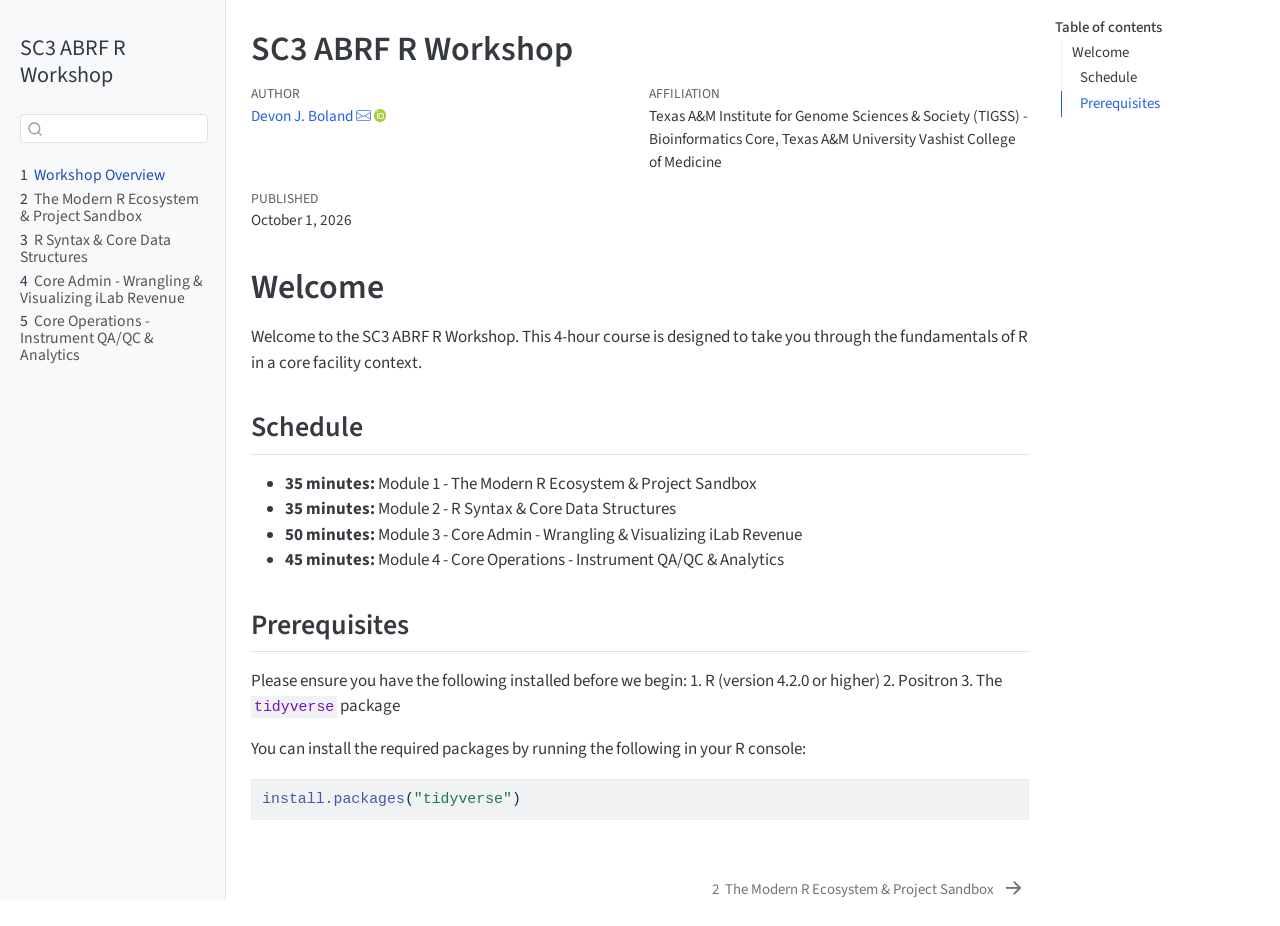
==== index.html @ 3921b147 "Built site for gh-pages" ====
<!DOCTYPE html>
<html xmlns="http://www.w3.org/1999/xhtml" lang="en" xml:lang="en"><head>

<meta charset="utf-8">
<meta name="generator" content="quarto-1.10.18">

<meta name="viewport" content="width=device-width, initial-scale=1.0, user-scalable=yes">

<meta name="author" content="Devon J. Boland">
<meta name="dcterms.date" content="2026-10-01">

<title>SC3 ABRF R Workshop</title>
<style>
/* Default styles provided by pandoc.
** See https://pandoc.org/MANUAL.html#variables-for-html for config info.
*/
span.smallcaps{font-variant: small-caps;}
div.columns{display: flex; gap: 1.5em;}
div.column{flex: auto;}
@media screen {
div.columns{gap: min(4vw, 1.5em);}
div.column{overflow-x: auto;}
}
div.hanging-indent{margin-left: 1.5em; text-indent: -1.5em;}
ul.task-list{list-style: none;}
ul.task-list li input[type="checkbox"] {
  width: 0.8em;
  margin: 0 0.8em 0.2em -1em; /* quarto-specific, see https://github.com/quarto-dev/quarto-cli/issues/4556 */ 
  vertical-align: middle;
}
/* CSS for syntax highlighting */
html { -webkit-text-size-adjust: 100%; }
pre > code.sourceCode { white-space: pre; position: relative; }
pre > code.sourceCode > span { display: inline-block; line-height: 1.25; }
pre > code.sourceCode > span:empty { height: 1.2em; }
.sourceCode { overflow: visible; }
code.sourceCode > span { color: inherit; text-decoration: inherit; }
div.sourceCode { margin: 1em 0; }
pre.sourceCode { margin: 0; }
@media screen {
div.sourceCode { overflow: auto; }
}
@media print {
pre > code.sourceCode { white-space: pre-wrap; }
pre > code.sourceCode > span { text-indent: -5em; padding-left: 5em; }
}
pre.numberSource code
  { counter-reset: source-line 0; }
pre.numberSource code > span
  { position: relative; left: -4em; counter-increment: source-line; }
pre.numberSource code > span > a:first-child::before
  { content: counter(source-line);
    position: relative; left: -1em; text-align: right; vertical-align: baseline;
    border: none; display: inline-block;
    -webkit-touch-callout: none; -webkit-user-select: none;
    -khtml-user-select: none; -moz-user-select: none;
    -ms-user-select: none; user-select: none;
    padding: 0 4px; width: 4em;
  }
pre.numberSource { margin-left: 3em;  padding-left: 4px; }
div.sourceCode
  {   }
@media screen {
pre > code.sourceCode > span > a:first-child::before { text-decoration: underline; }
}
</style>


<script src="site_libs/quarto-nav/quarto-nav.js"></script>
<script src="site_libs/quarto-nav/headroom.min.js"></script>
<script src="site_libs/clipboard/clipboard.min.js"></script>
<script src="site_libs/quarto-search/autocomplete.umd.js"></script>
<script src="site_libs/quarto-search/fuse.min.js"></script>
<script src="site_libs/quarto-search/quarto-search.js"></script>
<meta name="quarto:offset" content="./">
<link href="./R-Introductions.html" rel="next">
<script src="site_libs/quarto-html/quarto.js" type="module"></script>
<script src="site_libs/quarto-html/tabsets/tabsets.js" type="module"></script>
<script src="site_libs/quarto-html/popper.min.js"></script>
<script src="site_libs/quarto-html/tippy.umd.min.js"></script>
<script src="site_libs/quarto-html/anchor.min.js"></script>
<link href="site_libs/quarto-html/tippy.css" rel="stylesheet">
<link href="site_libs/quarto-html/quarto-syntax-highlighting-64a204ab8560d761af7679ceaba22944.css" rel="stylesheet" id="quarto-text-highlighting-styles">
<script src="site_libs/bootstrap/bootstrap.min.js"></script>
<link href="site_libs/bootstrap/bootstrap-icons.css" rel="stylesheet">
<link href="site_libs/bootstrap/bootstrap-bf8541b1296accc9344c8d492b94c564.min.css" rel="stylesheet" append-hash="true" id="quarto-bootstrap" data-mode="light">
<script id="quarto-search-options" type="application/json">{
  "location": "sidebar",
  "copy-button": false,
  "collapse-after": 3,
  "panel-placement": "start",
  "type": "textbox",
  "limit": 50,
  "keyboard-shortcut": [
    "f",
    "/",
    "s"
  ],
  "show-item-context": false,
  "language": {
    "search-no-results-text": "No results",
    "search-matching-documents-text": "matching documents",
    "search-copy-link-title": "Copy link to search",
    "search-hide-matches-text": "Hide additional matches",
    "search-more-match-text": "more match in this document",
    "search-more-matches-text": "more matches in this document",
    "search-clear-button-title": "Clear",
    "search-text-placeholder": "",
    "search-detached-cancel-button-title": "Cancel",
    "search-submit-button-title": "Submit",
    "search-label": "Search"
  }
}</script>


</head>

<body class="nav-sidebar docked quarto-light">

<div id="quarto-search-results"></div>
  <header id="quarto-header" class="headroom fixed-top">
  <nav class="quarto-secondary-nav">
    <div class="container-fluid d-flex">
      <button type="button" class="quarto-btn-toggle btn" data-bs-toggle="collapse" role="button" data-bs-target=".quarto-sidebar-collapse-item" aria-controls="quarto-sidebar" aria-expanded="false" aria-label="Toggle sidebar navigation" onclick="if (window.quartoToggleHeadroom) { window.quartoToggleHeadroom(); }">
        <i class="bi bi-layout-text-sidebar-reverse"></i>
      </button>
        <nav class="quarto-page-breadcrumbs" aria-label="breadcrumb"><ol class="breadcrumb"><li class="breadcrumb-item"><a href="./index.html"><span class="chapter-number">1</span>&nbsp; <span class="chapter-title">Workshop Overview</span></a></li></ol></nav>
        <a class="flex-grow-1" role="navigation" data-bs-toggle="collapse" data-bs-target=".quarto-sidebar-collapse-item" aria-controls="quarto-sidebar" aria-expanded="false" aria-label="Toggle sidebar navigation" onclick="if (window.quartoToggleHeadroom) { window.quartoToggleHeadroom(); }">      
        </a>
      <button type="button" class="btn quarto-search-button" aria-label="Search" onclick="window.quartoOpenSearch();">
        <i class="bi bi-search"></i>
      </button>
    </div>
  </nav>
</header>
<!-- content -->
<div id="quarto-content" class="quarto-container page-columns page-rows-contents page-layout-article">
<!-- sidebar -->
  <nav id="quarto-sidebar" class="sidebar collapse collapse-horizontal quarto-sidebar-collapse-item sidebar-navigation docked overflow-auto">
    <div class="pt-lg-2 mt-2 text-left sidebar-header">
    <div class="sidebar-title mb-0 py-0">
      <a href="./">SC3 ABRF R Workshop</a> 
    </div>
      </div>
        <div class="mt-2 flex-shrink-0 align-items-center">
        <div class="sidebar-search">
        <div id="quarto-search" class="" title="Search"></div>
        </div>
        </div>
    <div class="sidebar-menu-container"> 
    <ul class="list-unstyled mt-1">
        <li class="sidebar-item">
  <div class="sidebar-item-container"> 
  <a href="./index.html" class="sidebar-item-text sidebar-link active">
 <span class="menu-text"><span class="chapter-number">1</span>&nbsp; <span class="chapter-title">Workshop Overview</span></span></a>
  </div>
</li>
        <li class="sidebar-item">
  <div class="sidebar-item-container"> 
  <a href="./R-Introductions.html" class="sidebar-item-text sidebar-link">
 <span class="menu-text"><span class="chapter-number">2</span>&nbsp; <span class="chapter-title">The Modern R Ecosystem &amp; Project Sandbox</span></span></a>
  </div>
</li>
        <li class="sidebar-item">
  <div class="sidebar-item-container"> 
  <a href="./R-coding.html" class="sidebar-item-text sidebar-link">
 <span class="menu-text"><span class="chapter-number">3</span>&nbsp; <span class="chapter-title">R Syntax &amp; Core Data Structures</span></span></a>
  </div>
</li>
        <li class="sidebar-item">
  <div class="sidebar-item-container"> 
  <a href="./R-ilab.html" class="sidebar-item-text sidebar-link">
 <span class="menu-text"><span class="chapter-number">4</span>&nbsp; <span class="chapter-title">Core Admin - Wrangling &amp; Visualizing iLab Revenue</span></span></a>
  </div>
</li>
        <li class="sidebar-item">
  <div class="sidebar-item-container"> 
  <a href="./R-instrument.html" class="sidebar-item-text sidebar-link">
 <span class="menu-text"><span class="chapter-number">5</span>&nbsp; <span class="chapter-title">Core Operations - Instrument QA/QC &amp; Analytics</span></span></a>
  </div>
</li>
    </ul>
    </div>
</nav>
<div id="quarto-sidebar-glass" class="quarto-sidebar-collapse-item" data-bs-toggle="collapse" data-bs-target=".quarto-sidebar-collapse-item"></div>
<!-- margin-sidebar -->
    <div id="quarto-margin-sidebar" class="sidebar margin-sidebar">
        <nav id="TOC" role="doc-toc" class="toc-active">
    <h2 id="toc-title">Table of contents</h2>
   
  <ul>
  <li><a href="#welcome" id="toc-welcome" class="nav-link active" data-scroll-target="#welcome">Welcome</a>
  <ul class="collapse">
  <li><a href="#schedule" id="toc-schedule" class="nav-link" data-scroll-target="#schedule">Schedule</a></li>
  <li><a href="#prerequisites" id="toc-prerequisites" class="nav-link" data-scroll-target="#prerequisites">Prerequisites</a></li>
  </ul></li>
  </ul>
</nav>
    </div>
<!-- main -->
<main class="content" id="quarto-document-content">

<header id="title-block-header" class="quarto-title-block default">
<div class="quarto-title">
<h1 class="title">SC3 ABRF R Workshop</h1>
</div>


<div class="quarto-title-meta-author">
  <div class="quarto-title-meta-heading">Author</div>
  <div class="quarto-title-meta-heading">Affiliation</div>
  
    <div class="quarto-title-meta-contents">
    <p class="author"><a href="https://devonjboland.github.io/">Devon J. Boland</a> <a href="mailto:devonjboland@tamu.edu" class="quarto-title-author-email"><i class="bi bi-envelope"></i></a> <a href="https://orcid.org/0000-0001-8903-9718" class="quarto-title-author-orcid" aria-label="ORCID profile for Devon J. Boland"> <img alt="" src="[data-uri]"></a></p>
  </div>
  <div class="quarto-title-meta-contents">
        <p class="affiliation">
            Texas A&amp;M Institute for Genome Sciences &amp; Society (TIGSS) - Bioinformatics Core, Texas A&amp;M University Vashist College of Medicine
          </p>
      </div>
  </div>

<div class="quarto-title-meta">

      
    <div>
    <div class="quarto-title-meta-heading">Published</div>
    <div class="quarto-title-meta-contents">
      <p class="date">October 1, 2026</p>
    </div>
  </div>
  
    
  </div>
  


</header>


<section id="welcome" class="level1 unnumbered">
<h1 class="unnumbered">Welcome</h1>
<p>Welcome to the SC3 ABRF R Workshop. This 4-hour course is designed to take you through the fundamentals of R in a core facility context.</p>
<section id="schedule" class="level2 unnumbered">
<h2 class="unnumbered anchored" data-anchor-id="schedule">Schedule</h2>
<ul>
<li><strong>35 minutes:</strong> Module 1 - The Modern R Ecosystem &amp; Project Sandbox</li>
<li><strong>35 minutes:</strong> Module 2 - R Syntax &amp; Core Data Structures</li>
<li><strong>50 minutes:</strong> Module 3 - Core Admin - Wrangling &amp; Visualizing iLab Revenue</li>
<li><strong>45 minutes:</strong> Module 4 - Core Operations - Instrument QA/QC &amp; Analytics</li>
</ul>
</section>
<section id="prerequisites" class="level2 unnumbered">
<h2 class="unnumbered anchored" data-anchor-id="prerequisites">Prerequisites</h2>
<p>Please ensure you have the following installed before we begin: 1. R (version 4.2.0 or higher) 2. Positron 3. The <code>tidyverse</code> package</p>
<p>You can install the required packages by running the following in your R console:</p>
<div class="code-copy-outer-scaffold"><div class="sourceCode" id="cb1"><pre class="sourceCode r code-with-copy"><code class="sourceCode r"><span id="cb1-1"><a href="#cb1-1" aria-hidden="true" tabindex="-1"></a><span class="fu">install.packages</span>(<span class="st">"tidyverse"</span>)</span></code></pre></div><button title="Copy to Clipboard" class="code-copy-button"><i class="bi"></i></button></div>


</section>
</section>

</main> <!-- /main -->
<script id="quarto-html-after-body" type="application/javascript">
  window.document.addEventListener("DOMContentLoaded", function (event) {
    const icon = "";
    const anchorJS = new window.AnchorJS();
    anchorJS.options = {
      placement: 'right',
      icon: icon
    };
    anchorJS.add('.anchored');
    const isCodeAnnotation = (el) => {
      for (const clz of el.classList) {
        if (clz.startsWith('code-annotation-')) {                     
          return true;
        }
      }
      return false;
    }
    const onCopySuccess = function(e) {
      // button target
      const button = e.trigger;
      // don't keep focus
      button.blur();
      // flash "checked"
      button.classList.add('code-copy-button-checked');
      var currentTitle = button.getAttribute("title");
      button.setAttribute("title", "Copied!");
      let tooltip;
      if (window.bootstrap) {
        button.setAttribute("data-bs-toggle", "tooltip");
        button.setAttribute("data-bs-placement", "left");
        button.setAttribute("data-bs-title", "Copied!");
        tooltip = new bootstrap.Tooltip(button, 
          { trigger: "manual", 
            customClass: "code-copy-button-tooltip",
            offset: [0, -8]});
        tooltip.show();    
      }
      setTimeout(function() {
        if (tooltip) {
          tooltip.hide();
          button.removeAttribute("data-bs-title");
          button.removeAttribute("data-bs-toggle");
          button.removeAttribute("data-bs-placement");
        }
        button.setAttribute("title", currentTitle);
        button.classList.remove('code-copy-button-checked');
      }, 1000);
      // clear code selection
      e.clearSelection();
    }
    const getTextToCopy = function(trigger) {
      const outerScaffold = trigger.parentElement.cloneNode(true);
      const codeEl = outerScaffold.querySelector('code');
      for (const childEl of codeEl.children) {
        if (isCodeAnnotation(childEl)) {
          childEl.remove();
        }
      }
      return codeEl.innerText;
    }
    const clipboard = new window.ClipboardJS('.code-copy-button:not([data-in-quarto-modal])', {
      text: getTextToCopy
    });
    clipboard.on('success', onCopySuccess);
    if (window.document.getElementById('quarto-embedded-source-code-modal')) {
      const clipboardModal = new window.ClipboardJS('.code-copy-button[data-in-quarto-modal]', {
        text: getTextToCopy,
        container: window.document.getElementById('quarto-embedded-source-code-modal')
      });
      clipboardModal.on('success', onCopySuccess);
    }
      var localhostRegex = new RegExp(/^(?:http|https):\/\/localhost\:?[0-9]*\//);
      var mailtoRegex = new RegExp(/^mailto:/);
        var filterRegex = new RegExp('/' + window.location.host + '/');
      var isInternal = (href) => {
          return filterRegex.test(href) || localhostRegex.test(href) || mailtoRegex.test(href);
      }
      // Inspect non-navigation links and adorn them if external
     var links = window.document.querySelectorAll('a[href]:not(.nav-link):not(.navbar-brand):not(.toc-action):not(.sidebar-link):not(.sidebar-item-toggle):not(.pagination-link):not(.no-external):not([aria-hidden]):not(.dropdown-item):not(.quarto-navigation-tool):not(.about-link)');
      for (var i=0; i<links.length; i++) {
        const link = links[i];
        if (!isInternal(link.href)) {
          // undo the damage that might have been done by quarto-nav.js in the case of
          // links that we want to consider external
          if (link.dataset.originalHref !== undefined) {
            link.href = link.dataset.originalHref;
          }
        }
      }
    function tippyHover(el, contentFn, onTriggerFn, onUntriggerFn) {
      const config = {
        allowHTML: true,
        maxWidth: 500,
        delay: 100,
        arrow: false,
        appendTo: function(el) {
            return el.parentElement;
        },
        interactive: true,
        interactiveBorder: 10,
        theme: 'quarto',
        placement: 'bottom-start',
      };
      if (contentFn) {
        config.content = contentFn;
      }
      if (onTriggerFn) {
        config.onTrigger = onTriggerFn;
      }
      if (onUntriggerFn) {
        config.onUntrigger = onUntriggerFn;
      }
      window.tippy(el, config); 
    }
    const noterefs = window.document.querySelectorAll('a[role="doc-noteref"]');
    for (var i=0; i<noterefs.length; i++) {
      const ref = noterefs[i];
      tippyHover(ref, function() {
        // use id or data attribute instead here
        let href = ref.getAttribute('data-footnote-href') || ref.getAttribute('href');
        try { href = new URL(href).hash; } catch {}
        const id = href.replace(/^#\/?/, "");
        const note = window.document.getElementById(id);
        if (note) {
          return note.innerHTML;
        } else {
          return "";
        }
      });
    }
    const xrefs = window.document.querySelectorAll('a.quarto-xref');
    const processXRef = (id, note) => {
      // Strip column container classes
      const stripColumnClz = (el) => {
        el.classList.remove("page-full", "page-columns");
        if (el.children) {
          for (const child of el.children) {
            stripColumnClz(child);
          }
        }
      }
      stripColumnClz(note)
      if (id === null || id.startsWith('sec-')) {
        // Special case sections, only their first couple elements
        const container = document.createElement("div");
        if (note.children && note.children.length > 2) {
          container.appendChild(note.children[0].cloneNode(true));
          for (let i = 1; i < note.children.length; i++) {
            const child = note.children[i];
            if (child.tagName === "P" && child.innerText === "") {
              continue;
            } else {
              container.appendChild(child.cloneNode(true));
              break;
            }
          }
          if (window.Quarto?.typesetMath) {
            window.Quarto.typesetMath(container);
          }
          return container.innerHTML
        } else {
          if (window.Quarto?.typesetMath) {
            window.Quarto.typesetMath(note);
          }
          return note.innerHTML;
        }
      } else {
        // Remove any anchor links if they are present
        const anchorLink = note.querySelector('a.anchorjs-link');
        if (anchorLink) {
          anchorLink.remove();
        }
        if (window.Quarto?.typesetMath) {
          window.Quarto.typesetMath(note);
        }
        if (note.classList.contains("callout")) {
          return note.outerHTML;
        } else {
          return note.innerHTML;
        }
      }
    }
    for (var i=0; i<xrefs.length; i++) {
      const xref = xrefs[i];
      tippyHover(xref, undefined, function(instance) {
        instance.disable();
        let url = xref.getAttribute('href');
        let hash = undefined; 
        if (url.startsWith('#')) {
          hash = url;
        } else {
          try { hash = new URL(url).hash; } catch {}
        }
        if (hash) {
          const id = hash.replace(/^#\/?/, "");
          const note = window.document.getElementById(id);
          if (note !== null) {
            try {
              const html = processXRef(id, note.cloneNode(true));
              instance.setContent(html);
            } finally {
              instance.enable();
              instance.show();
            }
          } else {
            // See if we can fetch this
            fetch(url.split('#')[0])
            .then(res => res.text())
            .then(html => {
              const parser = new DOMParser();
              const htmlDoc = parser.parseFromString(html, "text/html");
              const note = htmlDoc.getElementById(id);
              if (note !== null) {
                const html = processXRef(id, note);
                instance.setContent(html);
              } 
            }).finally(() => {
              instance.enable();
              instance.show();
            });
          }
        } else {
          // See if we can fetch a full url (with no hash to target)
          // This is a special case and we should probably do some content thinning / targeting
          fetch(url)
          .then(res => res.text())
          .then(html => {
            const parser = new DOMParser();
            const htmlDoc = parser.parseFromString(html, "text/html");
            const note = htmlDoc.querySelector('main.content');
            if (note !== null) {
              // This should only happen for chapter cross references
              // (since there is no id in the URL)
              // remove the first header
              if (note.children.length > 0 && note.children[0].tagName === "HEADER") {
                note.children[0].remove();
              }
              const html = processXRef(null, note);
              instance.setContent(html);
            } 
          }).finally(() => {
            instance.enable();
            instance.show();
          });
        }
      }, function(instance) {
      });
    }
        let selectedAnnoteEl;
        const selectorForAnnotation = ( cell, annotation) => {
          let cellAttr = 'data-code-cell="' + cell + '"';
          let lineAttr = 'data-code-annotation="' +  annotation + '"';
          const selector = 'span[' + cellAttr + '][' + lineAttr + ']';
          return selector;
        }
        const selectCodeLines = (annoteEl) => {
          const doc = window.document;
          const targetCell = annoteEl.getAttribute("data-target-cell");
          const targetAnnotation = annoteEl.getAttribute("data-target-annotation");
          const annoteSpan = window.document.querySelector(selectorForAnnotation(targetCell, targetAnnotation));
          const lines = annoteSpan.getAttribute("data-code-lines").split(",");
          const lineIds = lines.map((line) => {
            return targetCell + "-" + line;
          })
          let top = null;
          let height = null;
          let parent = null;
          if (lineIds.length > 0) {
              //compute the position of the single el (top and bottom and make a div)
              const el = window.document.getElementById(lineIds[0]);
              top = el.offsetTop;
              height = el.offsetHeight;
              parent = el.parentElement.parentElement;
            if (lineIds.length > 1) {
              const lastEl = window.document.getElementById(lineIds[lineIds.length - 1]);
              const bottom = lastEl.offsetTop + lastEl.offsetHeight;
              height = bottom - top;
            }
            if (top !== null && height !== null && parent !== null) {
              // cook up a div (if necessary) and position it 
              let div = window.document.getElementById("code-annotation-line-highlight");
              if (div === null) {
                div = window.document.createElement("div");
                div.setAttribute("id", "code-annotation-line-highlight");
                div.style.position = 'absolute';
                parent.appendChild(div);
              }
              div.style.top = top - 2 + "px";
              div.style.height = height + 4 + "px";
              div.style.left = 0;
              let gutterDiv = window.document.getElementById("code-annotation-line-highlight-gutter");
              if (gutterDiv === null) {
                gutterDiv = window.document.createElement("div");
                gutterDiv.setAttribute("id", "code-annotation-line-highlight-gutter");
                gutterDiv.style.position = 'absolute';
                const codeCell = window.document.getElementById(targetCell);
                const gutter = codeCell.querySelector('.code-annotation-gutter');
                gutter.appendChild(gutterDiv);
              }
              gutterDiv.style.top = top - 2 + "px";
              gutterDiv.style.height = height + 4 + "px";
            }
            selectedAnnoteEl = annoteEl;
          }
        };
        const unselectCodeLines = () => {
          const elementsIds = ["code-annotation-line-highlight", "code-annotation-line-highlight-gutter"];
          elementsIds.forEach((elId) => {
            const div = window.document.getElementById(elId);
            if (div) {
              div.remove();
            }
          });
          selectedAnnoteEl = undefined;
        };
          // Handle positioning of the toggle
      window.addEventListener(
        "resize",
        throttle(() => {
          elRect = undefined;
          if (selectedAnnoteEl) {
            selectCodeLines(selectedAnnoteEl);
          }
        }, 10)
      );
      function throttle(fn, ms) {
      let throttle = false;
      let timer;
        return (...args) => {
          if(!throttle) { // first call gets through
              fn.apply(this, args);
              throttle = true;
          } else { // all the others get throttled
              if(timer) clearTimeout(timer); // cancel #2
              timer = setTimeout(() => {
                fn.apply(this, args);
                timer = throttle = false;
              }, ms);
          }
        };
      }
        // Attach click handler to the DT
        const annoteDls = window.document.querySelectorAll('dt[data-target-cell]');
        for (const annoteDlNode of annoteDls) {
          annoteDlNode.addEventListener('click', (event) => {
            const clickedEl = event.target;
            if (clickedEl !== selectedAnnoteEl) {
              unselectCodeLines();
              const activeEl = window.document.querySelector('dt[data-target-cell].code-annotation-active');
              if (activeEl) {
                activeEl.classList.remove('code-annotation-active');
              }
              selectCodeLines(clickedEl);
              clickedEl.classList.add('code-annotation-active');
            } else {
              // Unselect the line
              unselectCodeLines();
              clickedEl.classList.remove('code-annotation-active');
            }
          });
        }
    const findCites = (el) => {
      const parentEl = el.parentElement;
      if (parentEl) {
        const cites = parentEl.dataset.cites;
        if (cites) {
          return {
            el,
            cites: cites.split(' ')
          };
        } else {
          return findCites(el.parentElement)
        }
      } else {
        return undefined;
      }
    };
    var bibliorefs = window.document.querySelectorAll('a[role="doc-biblioref"]');
    for (var i=0; i<bibliorefs.length; i++) {
      const ref = bibliorefs[i];
      const citeInfo = findCites(ref);
      if (citeInfo) {
        tippyHover(citeInfo.el, function() {
          var popup = window.document.createElement('div');
          citeInfo.cites.forEach(function(cite) {
            var citeDiv = window.document.createElement('div');
            citeDiv.classList.add('hanging-indent');
            citeDiv.classList.add('csl-entry');
            var biblioDiv = window.document.getElementById('ref-' + cite);
            if (biblioDiv) {
              citeDiv.innerHTML = biblioDiv.innerHTML;
            }
            popup.appendChild(citeDiv);
          });
          return popup.innerHTML;
        });
      }
    }
  });
  </script>
<nav class="page-navigation">
  <div class="nav-page nav-page-previous">
  </div>
  <div class="nav-page nav-page-next">
      <a href="./R-Introductions.html" class="pagination-link" aria-label="The Modern R Ecosystem &amp; Project Sandbox">
        <span class="nav-page-text"><span class="chapter-number">2</span>&nbsp; <span class="chapter-title">The Modern R Ecosystem &amp; Project Sandbox</span></span> <i class="bi bi-arrow-right-short"></i>
      </a>
  </div>
</nav>
</div> <!-- /content -->




</body></html>
---- site_libs/quarto-html/tippy.css ----
.tippy-box[data-animation=fade][data-state=hidden]{opacity:0}[data-tippy-root]{max-width:calc(100vw - 10px)}.tippy-box{position:relative;background-color:#333;color:#fff;border-radius:4px;font-size:14px;line-height:1.4;white-space:normal;outline:0;transition-property:transform,visibility,opacity}.tippy-box[data-placement^=top]>.tippy-arrow{bottom:0}.tippy-box[data-placement^=top]>.tippy-arrow:before{bottom:-7px;left:0;border-width:8px 8px 0;border-top-color:initial;transform-origin:center top}.tippy-box[data-placement^=bottom]>.tippy-arrow{top:0}.tippy-box[data-placement^=bottom]>.tippy-arrow:before{top:-7px;left:0;border-width:0 8px 8px;border-bottom-color:initial;transform-origin:center bottom}.tippy-box[data-placement^=left]>.tippy-arrow{right:0}.tippy-box[data-placement^=left]>.tippy-arrow:before{border-width:8px 0 8px 8px;border-left-color:initial;right:-7px;transform-origin:center left}.tippy-box[data-placement^=right]>.tippy-arrow{left:0}.tippy-box[data-placement^=right]>.tippy-arrow:before{left:-7px;border-width:8px 8px 8px 0;border-right-color:initial;transform-origin:center right}.tippy-box[data-inertia][data-state=visible]{transition-timing-function:cubic-bezier(.54,1.5,.38,1.11)}.tippy-arrow{width:16px;height:16px;color:#333}.tippy-arrow:before{content:"";position:absolute;border-color:transparent;border-style:solid}.tippy-content{position:relative;padding:5px 9px;z-index:1}
---- site_libs/quarto-html/quarto-syntax-highlighting-64a204ab8560d761af7679ceaba22944.css ----
/* quarto syntax highlight colors */
:root {
  --quarto-hl-ot-color: #003B4F;
  --quarto-hl-at-color: #657422;
  --quarto-hl-ss-color: #20794D;
  --quarto-hl-an-color: #5E5E5E;
  --quarto-hl-fu-color: #4758AB;
  --quarto-hl-st-color: #20794D;
  --quarto-hl-cf-color: #003B4F;
  --quarto-hl-op-color: #5E5E5E;
  --quarto-hl-er-color: #AD0000;
  --quarto-hl-bn-color: #AD0000;
  --quarto-hl-al-color: #AD0000;
  --quarto-hl-va-color: #111111;
  --quarto-hl-bu-color: inherit;
  --quarto-hl-ex-color: inherit;
  --quarto-hl-pp-color: #AD0000;
  --quarto-hl-in-color: #5E5E5E;
  --quarto-hl-vs-color: #20794D;
  --quarto-hl-wa-color: #5E5E5E;
  --quarto-hl-do-color: #5E5E5E;
  --quarto-hl-im-color: #00769E;
  --quarto-hl-ch-color: #20794D;
  --quarto-hl-dt-color: #AD0000;
  --quarto-hl-fl-color: #AD0000;
  --quarto-hl-co-color: #5E5E5E;
  --quarto-hl-cv-color: #5E5E5E;
  --quarto-hl-cn-color: #8f5902;
  --quarto-hl-sc-color: #5E5E5E;
  --quarto-hl-dv-color: #AD0000;
  --quarto-hl-kw-color: #003B4F;
}

/* other quarto variables */
:root {
  --quarto-font-monospace: SFMono-Regular, Menlo, Monaco, Consolas, "Liberation Mono", "Courier New", monospace;
}

/* syntax highlight based on Pandoc's rules */
pre > code.sourceCode > span {
  color: #003B4F;
}

code.sourceCode > span {
  color: #003B4F;
}

div.sourceCode,
div.sourceCode pre.sourceCode {
  color: #003B4F;
}

/* Normal */
code span {
  color: #003B4F;
}

/* Alert */
code span.al {
  color: #AD0000;
  font-style: inherit;
}

/* Annotation */
code span.an {
  color: #5E5E5E;
  font-style: inherit;
}

/* Attribute */
code span.at {
  color: #657422;
  font-style: inherit;
}

/* BaseN */
code span.bn {
  color: #AD0000;
  font-style: inherit;
}

/* BuiltIn */
code span.bu {
  font-style: inherit;
}

/* ControlFlow */
code span.cf {
  color: #003B4F;
  font-weight: bold;
  font-style: inherit;
}

/* Char */
code span.ch {
  color: #20794D;
  font-style: inherit;
}

/* Constant */
code span.cn {
  color: #8f5902;
  font-style: inherit;
}

/* Comment */
code span.co {
  color: #5E5E5E;
  font-style: inherit;
}

/* CommentVar */
code span.cv {
  color: #5E5E5E;
  font-style: italic;
}

/* Documentation */
code span.do {
  color: #5E5E5E;
  font-style: italic;
}

/* DataType */
code span.dt {
  color: #AD0000;
  font-style: inherit;
}

/* DecVal */
code span.dv {
  color: #AD0000;
  font-style: inherit;
}

/* Error */
code span.er {
  color: #AD0000;
  font-style: inherit;
}

/* Extension */
code span.ex {
  font-style: inherit;
}

/* Float */
code span.fl {
  color: #AD0000;
  font-style: inherit;
}

/* Function */
code span.fu {
  color: #4758AB;
  font-style: inherit;
}

/* Import */
code span.im {
  color: #00769E;
  font-style: inherit;
}

/* Information */
code span.in {
  color: #5E5E5E;
  font-style: inherit;
}

/* Keyword */
code span.kw {
  color: #003B4F;
  font-weight: bold;
  font-style: inherit;
}

/* Operator */
code span.op {
  color: #5E5E5E;
  font-style: inherit;
}

/* Other */
code span.ot {
  color: #003B4F;
  font-style: inherit;
}

/* Preprocessor */
code span.pp {
  color: #AD0000;
  font-style: inherit;
}

/* SpecialChar */
code span.sc {
  color: #5E5E5E;
  font-style: inherit;
}

/* SpecialString */
code span.ss {
  color: #20794D;
  font-style: inherit;
}

/* String */
code span.st {
  color: #20794D;
  font-style: inherit;
}

/* Variable */
code span.va {
  color: #111111;
  font-style: inherit;
}

/* VerbatimString */
code span.vs {
  color: #20794D;
  font-style: inherit;
}

/* Warning */
code span.wa {
  color: #5E5E5E;
  font-style: italic;
}

.prevent-inlining {
  content: "</";
}

/*# sourceMappingURL=9d8d5bb603a83b8298b89080a598c93b.css.map */
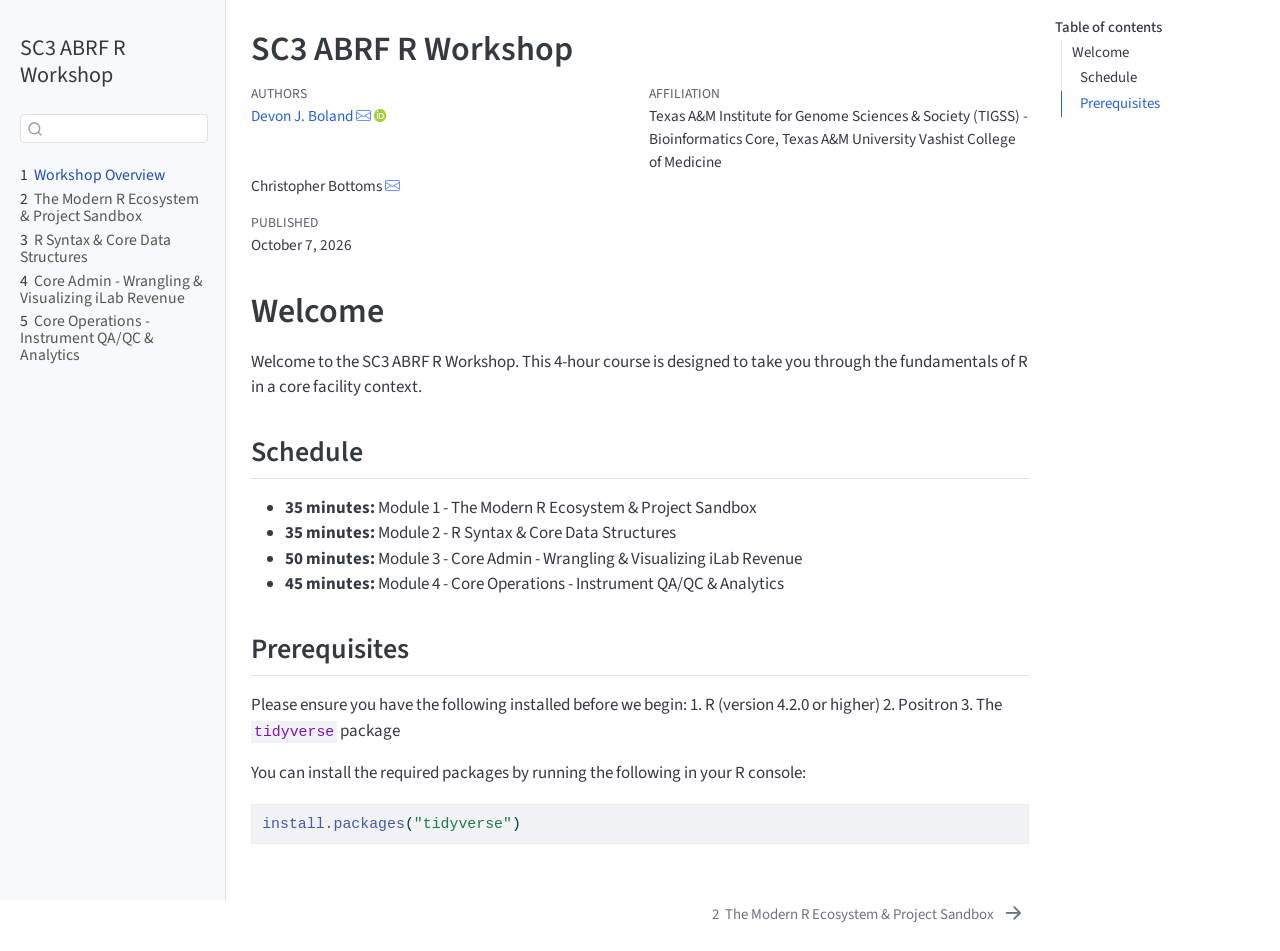
==== commit c814c32e: "Built site for gh-pages" ====
--- a/index.html
+++ b/index.html
@@ -7,7 +7,8 @@
 <meta name="viewport" content="width=device-width, initial-scale=1.0, user-scalable=yes">
 
 <meta name="author" content="Devon J. Boland">
-<meta name="dcterms.date" content="2026-10-01">
+<meta name="author" content="Christopher Bottoms">
+<meta name="dcterms.date" content="2026-10-07">
 
 <title>SC3 ABRF R Workshop</title>
 <style>
@@ -207,7 +208,7 @@
 
 
 <div class="quarto-title-meta-author">
-  <div class="quarto-title-meta-heading">Author</div>
+  <div class="quarto-title-meta-heading">Authors</div>
   <div class="quarto-title-meta-heading">Affiliation</div>
   
     <div class="quarto-title-meta-contents">
@@ -218,6 +219,11 @@
             Texas A&amp;M Institute for Genome Sciences &amp; Society (TIGSS) - Bioinformatics Core, Texas A&amp;M University Vashist College of Medicine
           </p>
       </div>
+    <div class="quarto-title-meta-contents">
+    <p class="author">Christopher Bottoms <a href="mailto:Christopher-Bottoms@omrf.org" class="quarto-title-author-email"><i class="bi bi-envelope"></i></a> </p>
+  </div>
+  <div class="quarto-title-meta-contents">
+      </div>
   </div>
 
 <div class="quarto-title-meta">
@@ -226,7 +232,7 @@
     <div>
     <div class="quarto-title-meta-heading">Published</div>
     <div class="quarto-title-meta-contents">
-      <p class="date">October 1, 2026</p>
+      <p class="date">October 7, 2026</p>
     </div>
   </div>
   
